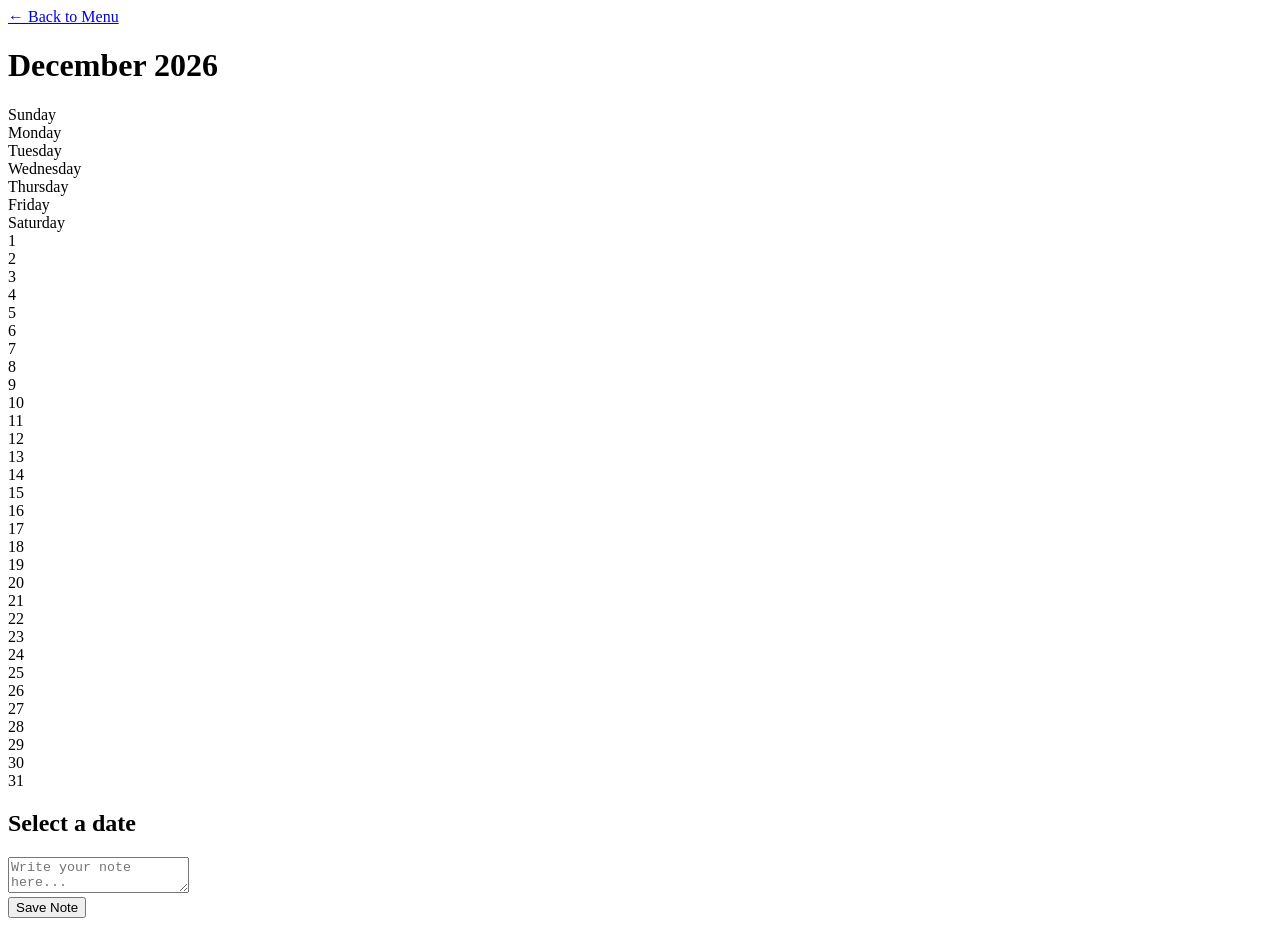
==== calendar.html @ 82c01471 "Update and rename calender.html to calendar.html" ====
<!DOCTYPE html>
<html>
<head>
    <title>My Calendar</title>
    <link rel="stylesheet" href="calendar.css">
</head>
<body>
    <a href="index.html" class="back-button">← Back to Menu</a>

    <h1 id="calendarTitle">My Calendar</h1>

    <div id="calendar"></div>

    <div id="noteBox">
        <h2 id="selectedDate">Select a date</h2>
        <textarea id="noteInput" placeholder="Write your note here..."></textarea>
        <br>
        <button onclick="saveNote()">Save Note</button>
    </div>

    <script src="script.js"></script>
</body>
</html>
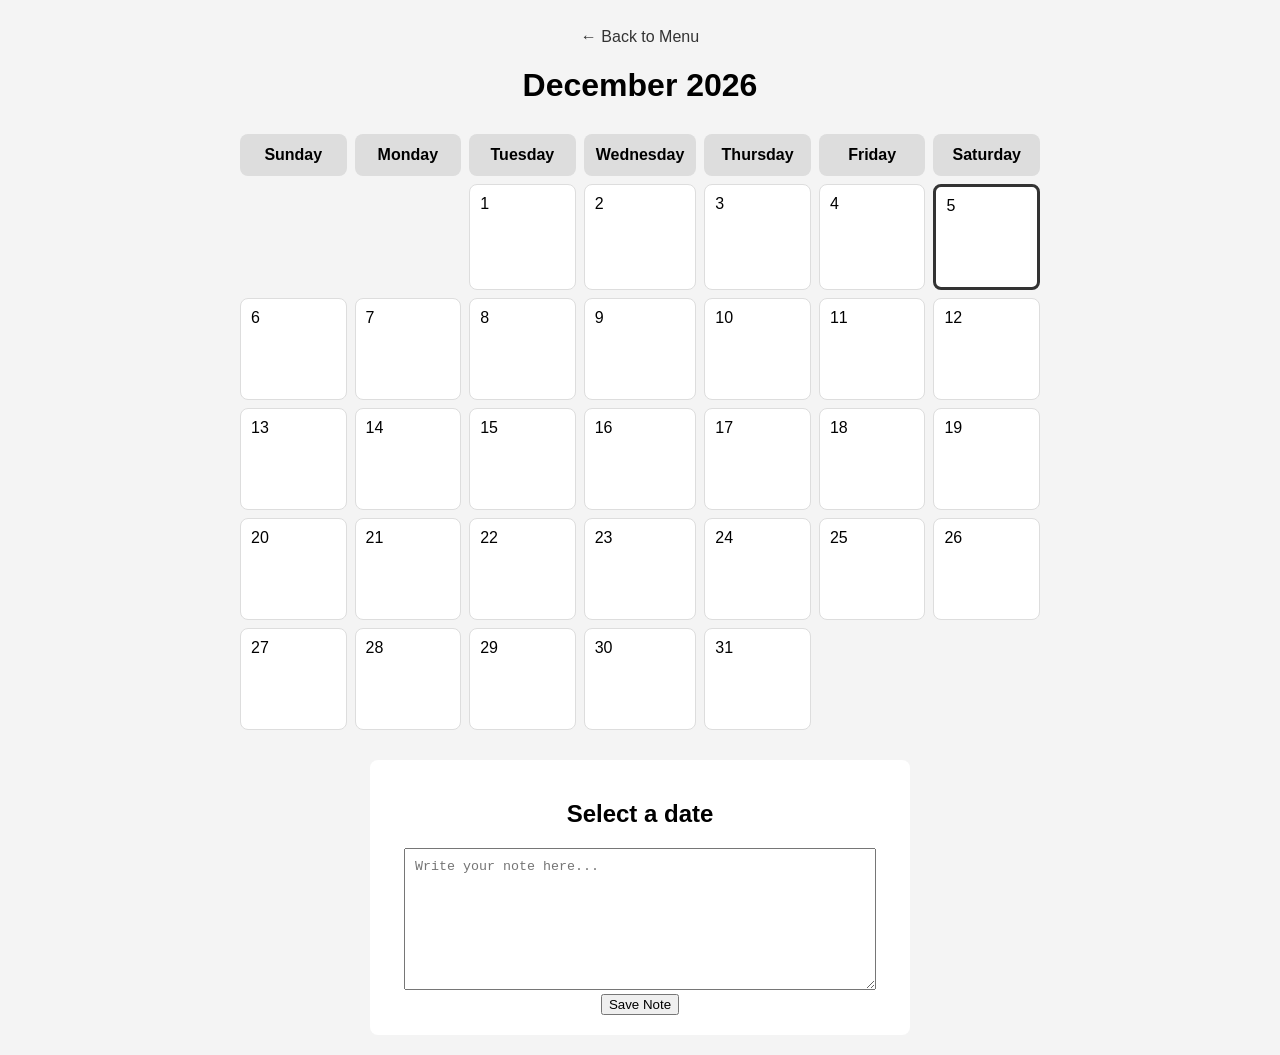
==== commit d3349841: "Update calendar.html" ====
--- a/calendar.html
+++ b/calendar.html
@@ -2,7 +2,7 @@
 <html>
 <head>
     <title>My Calendar</title>
-    <link rel="stylesheet" href="calendar.css">
+    <link rel="stylesheet" href="style.css">
 </head>
 <body>
     <a href="index.html" class="back-button">← Back to Menu</a>
@@ -18,6 +18,6 @@
         <button onclick="saveNote()">Save Note</button>
     </div>
 
-    <script src="script.js"></script>
+    <script src="calendar.js"></script>
 </body>
 </html>
--- a/style.css
+++ b/style.css
@@ -0,0 +1,68 @@
+body {
+    font-family: Arial, sans-serif;
+    text-align: center;
+    background-color: #f4f4f4;
+}
+
+#calendar {
+    display: grid;
+    grid-template-columns: repeat(7, 1fr);
+    gap: 8px;
+    max-width: 800px;
+    margin: 30px auto;
+}
+
+.weekday {
+    font-weight: bold;
+    background: #ddd;
+    padding: 12px;
+    border-radius: 8px;
+}
+
+.day {
+    background: white;
+    min-height: 80px;
+    padding: 10px;
+    border-radius: 8px;
+    cursor: pointer;
+    border: 1px solid #ddd;
+    text-align: left;
+}
+
+.day:hover {
+    background: #e8f0ff;
+}
+
+.empty {
+    background: transparent;
+    border: none;
+}
+
+.today {
+    border: 3px solid #333;
+}
+
+.has-note {
+    background: #fff3b0;
+}
+
+#noteBox {
+    background: white;
+    max-width: 500px;
+    margin: 20px auto;
+    padding: 20px;
+    border-radius: 8px;
+}
+
+textarea {
+    width: 90%;
+    height: 120px;
+    padding: 10px;
+}
+
+.back-button {
+    display: inline-block;
+    margin-top: 20px;
+    text-decoration: none;
+    color: #333;
+}
